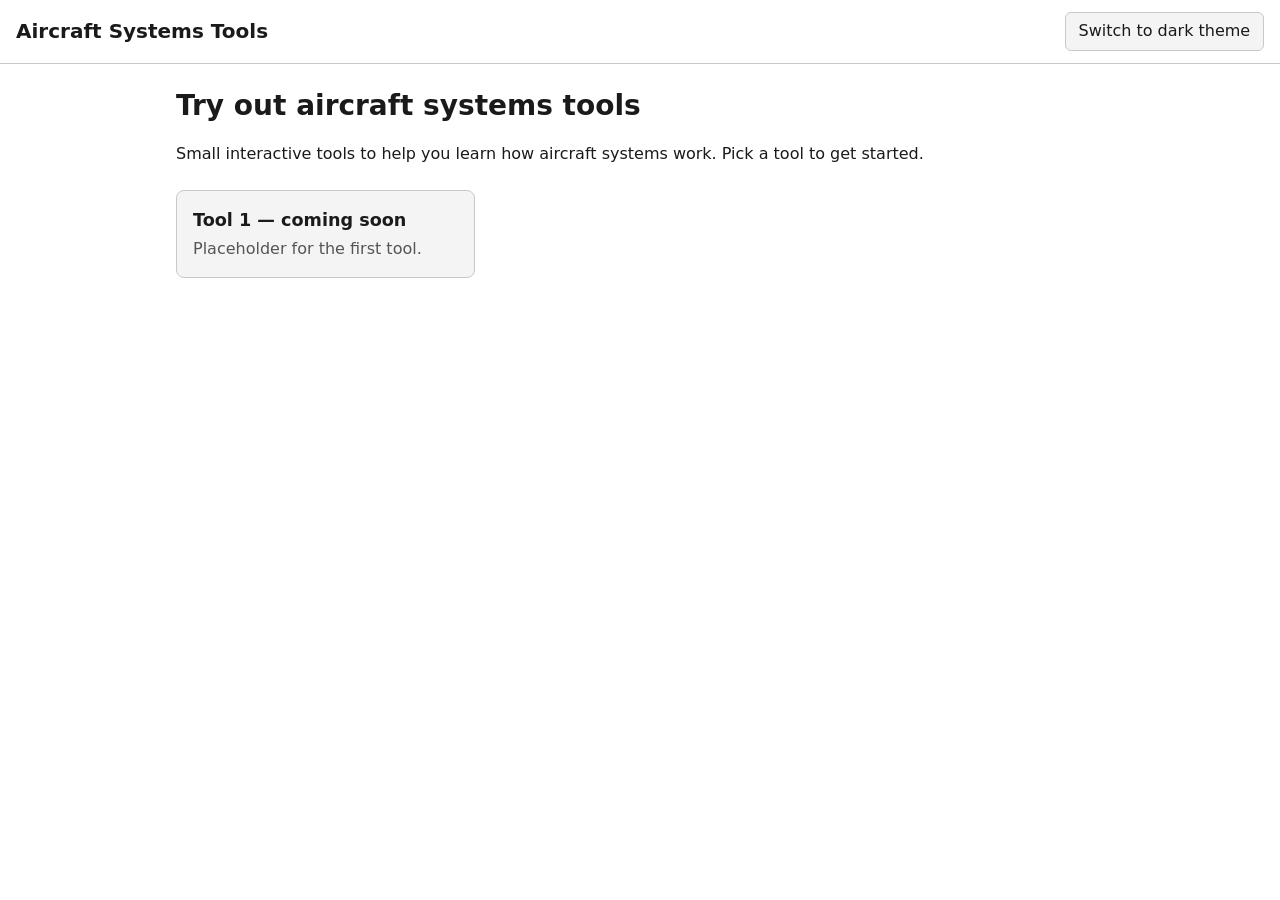
==== index.html @ d0097c60 "Add phase 1 portal shell with placeholder tool card Homepage, shared header, light/dark theme toggle" ====
<!DOCTYPE html>
<html lang="en">
<head>
  <meta charset="utf-8">
  <meta name="viewport" content="width=device-width, initial-scale=1">
  <title>Aircraft Systems Tools</title>
  <link rel="stylesheet" href="css/base.css">
  <script src="js/theme.js"></script>
</head>
<body>
  <header class="site-header">
    <a class="site-title" href="index.html">Aircraft Systems Tools</a>
    <button class="theme-toggle" id="theme-toggle" type="button" aria-pressed="false">Switch to dark theme</button>
  </header>

  <main>
    <h1>Try out aircraft systems tools</h1>
    <p>Small interactive tools to help you learn how aircraft systems work. Pick a tool to get started.</p>

    <!-- To add a tool: create its page in tools/, then copy one <li> below. -->
    <ul class="card-grid">
      <li>
        <a class="card" href="tools/tool-1.html">
          <h2 class="card-title">Tool 1 — coming soon</h2>
          <p class="card-text">Placeholder for the first tool.</p>
        </a>
      </li>
    </ul>
  </main>
</body>
</html>
---- css/base.css ----
/* Shared styles for the portal and every tool page.
   Simple and neutral on purpose: the visual design is chosen later. */

/* Colors live in variables so the light and dark themes only differ here. */
:root {
  color-scheme: light;
  --bg: #ffffff;
  --text: #1a1a1a;
  --text-muted: #555555;
  --surface: #f4f4f4;
  --border: #c8c8c8;
  --link: #0b5cad;
  --focus: #0b5cad;
}

:root[data-theme="dark"] {
  color-scheme: dark;
  --bg: #121212;
  --text: #eeeeee;
  --text-muted: #b5b5b5;
  --surface: #1e1e1e;
  --border: #444444;
  --link: #8ab4f8;
  --focus: #8ab4f8;
}

* {
  box-sizing: border-box;
}

body {
  margin: 0;
  font-family: system-ui, -apple-system, "Segoe UI", Roboto, Arial, sans-serif;
  line-height: 1.5;
  background: var(--bg);
  color: var(--text);
}

a {
  color: var(--link);
}

a:focus-visible,
button:focus-visible {
  outline: 3px solid var(--focus);
  outline-offset: 2px;
}

/* Header: portal name on the left, theme toggle on the right. */
.site-header {
  display: flex;
  align-items: center;
  justify-content: space-between;
  gap: 1rem;
  padding: 0.75rem 1rem;
  border-bottom: 1px solid var(--border);
}

.site-title {
  font-size: 1.25rem;
  font-weight: 700;
  color: var(--text);
  text-decoration: none;
}

.theme-toggle {
  font: inherit;
  padding: 0.4rem 0.8rem;
  border: 1px solid var(--border);
  border-radius: 6px;
  background: var(--surface);
  color: var(--text);
  cursor: pointer;
}

/* Page content stays a readable width on big screens. */
main {
  max-width: 60rem;
  margin: 0 auto;
  padding: 1.5rem 1rem 3rem;
}

h1 {
  margin-top: 0;
  font-size: 1.75rem;
  line-height: 1.25;
}

.back-link {
  display: inline-block;
  margin-bottom: 1rem;
}

/* Tool cards: one column on phones, more columns as space allows. */
.card-grid {
  display: grid;
  grid-template-columns: repeat(auto-fill, minmax(16rem, 1fr));
  gap: 1rem;
  padding: 0;
  margin: 1.5rem 0 0;
  list-style: none;
}

.card {
  display: block;
  height: 100%;
  padding: 1rem;
  border: 1px solid var(--border);
  border-radius: 8px;
  background: var(--surface);
  color: var(--text);
  text-decoration: none;
}

.card:hover {
  border-color: var(--link);
}

.card-title {
  margin: 0 0 0.25rem;
  font-size: 1.1rem;
}

.card-text {
  margin: 0;
  color: var(--text-muted);
}
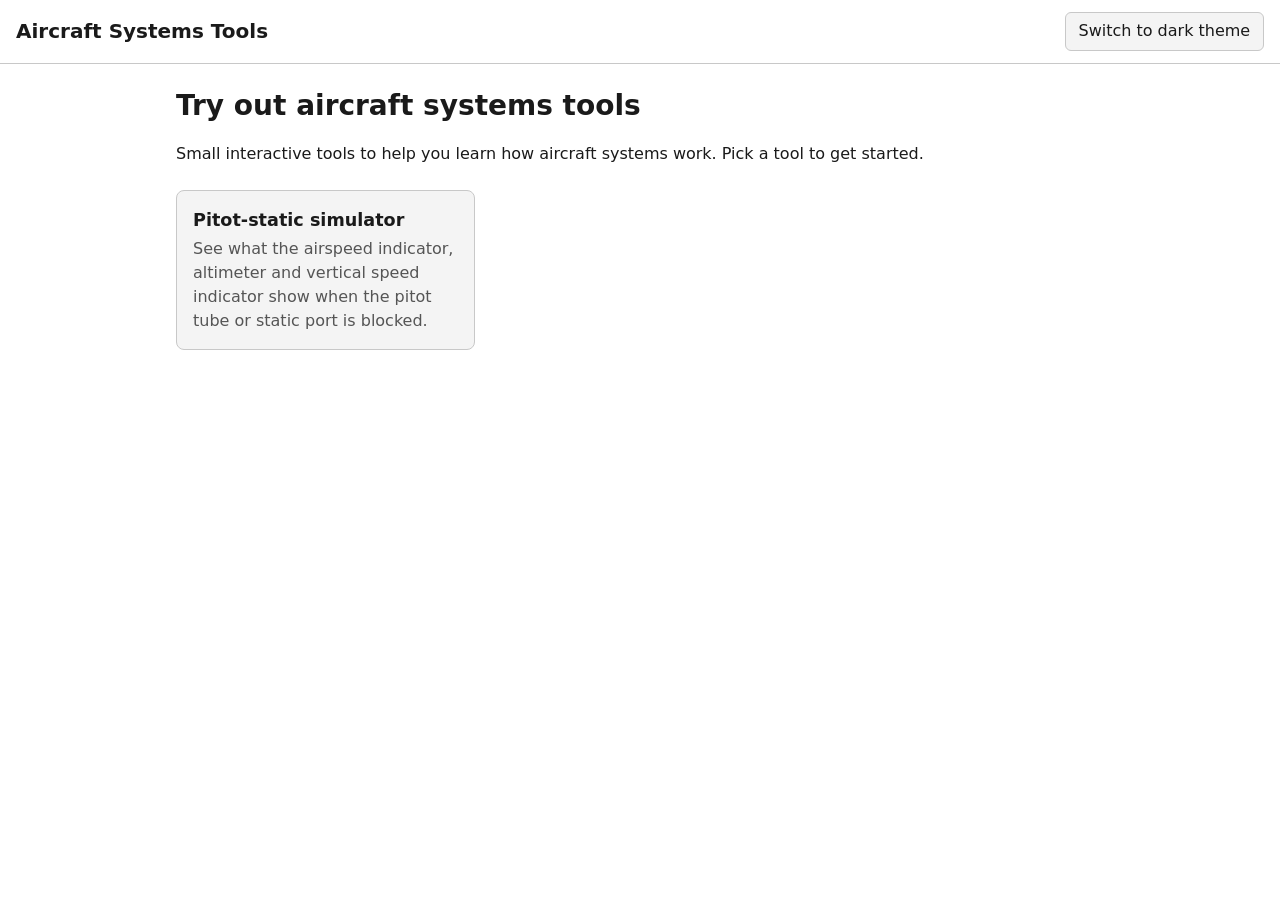
==== commit e7efa810: "Replace placeholder with the Pitot-static simulator Round dials for the airspeed indicator, altimete" ====
--- a/index.html
+++ b/index.html
@@ -20,9 +20,9 @@
     <!-- To add a tool: create its page in tools/, then copy one <li> below. -->
     <ul class="card-grid">
       <li>
-        <a class="card" href="tools/tool-1.html">
-          <h2 class="card-title">Tool 1 — coming soon</h2>
-          <p class="card-text">Placeholder for the first tool.</p>
+        <a class="card" href="tools/pitot-static.html">
+          <h2 class="card-title">Pitot-static simulator</h2>
+          <p class="card-text">See what the airspeed indicator, altimeter and vertical speed indicator show when the pitot tube or static port is blocked.</p>
         </a>
       </li>
     </ul>
